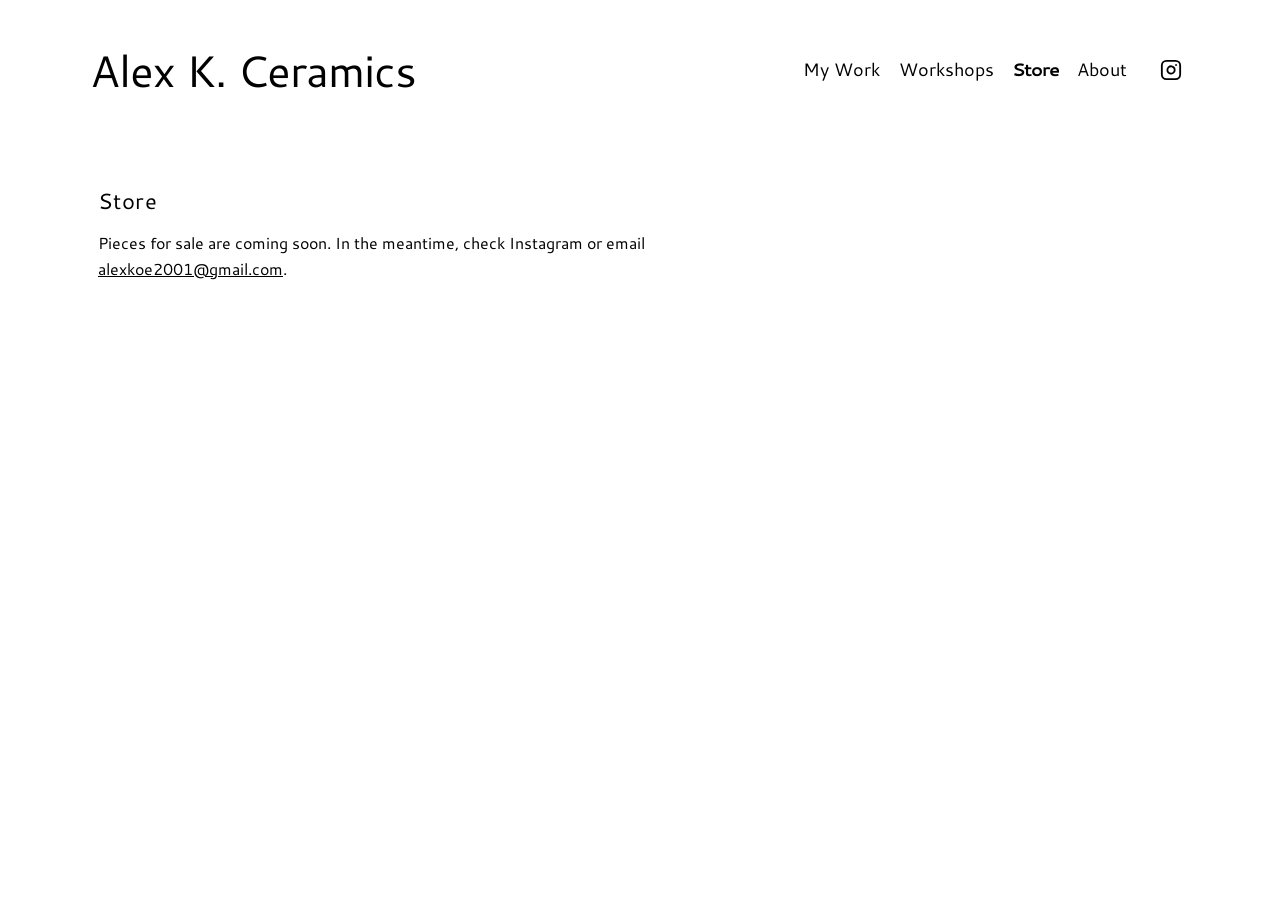
==== store.html @ 10172bc8 "Split site into separate pages, add workshops and store pages - index/workshops/store/about as real " ====
<!DOCTYPE html>
<html lang="en">
<head>
    <meta charset="UTF-8">
    <title>Store | Alex K. Ceramics</title>
    <meta name="viewport" content="width=device-width, initial-scale=1">

    <!-- meta description & open graph tags -->
    <meta name="description" content="Shop handmade ceramics by Alex K.">
    <meta property="og:title" content="Shop | Alex K. Ceramics">
    <meta property="og:description" content="Handmade ceramics by Alex K.">
    <meta property="og:image" content="https://alexceramics.art/assets/display/Untitled_05.webp">
    <meta property="og:url" content="https://alexceramics.art/store">

    <link rel="icon" type="image/x-icon" href="/favicon.ico">
    <link rel="stylesheet" href="css/base.css">
    <link rel="stylesheet" href="css/store.css">
    <script src="js/store.js" defer></script>

    <!-- Google Fonts -->
    <link rel="preconnect" href="https://fonts.googleapis.com">
    <link rel="preconnect" href="https://fonts.gstatic.com" crossorigin>
    <link href="https://fonts.googleapis.com/css2?family=Cantarell:ital,wght@0,400;0,700;1,400;1,700&display=swap" rel="stylesheet">
</head>
<body>

    <!-- HEADER (same on every page; only the "active" link changes) -->
    <header>
        <h1><a href="index.html">Alex K. Ceramics</a></h1>

        <nav aria-label="Main Navigation">
            <div class="nav-links">
                <a class="nav-btn" href="index.html" data-text="My Work">My Work</a>
                <a class="nav-btn" href="workshops.html" data-text="Workshops">Workshops</a>
                <a class="nav-btn active" aria-current="page" href="store.html" data-text="Store">Store</a>
                <a class="nav-btn" href="about.html" data-text="About">About</a>
            </div>

            <a class="social-link"
               href="https://www.instagram.com/ceramics.alex"
               target="_blank"
               rel="noopener noreferrer"
               aria-label="Visit Alex's Instagram">
                <svg xmlns="http://www.w3.org/2000/svg" width="22" height="22" viewBox="0 0 24 24" fill="none" stroke="currentColor" stroke-width="2" stroke-linecap="round" stroke-linejoin="round">
                    <rect x="2" y="2" width="20" height="20" rx="5" ry="5"></rect>
                    <path d="M16 11.37A4 4 0 1 1 12.63 8 4 4 0 0 1 16 11.37z"></path>
                    <line x1="17.5" y1="6.5" x2="17.51" y2="6.5"></line>
                </svg>
            </a>
        </nav>
    </header>

    <!-- STORE — stub. Full build-out is Phase 2 in PLAN.txt. -->
    <main class="store page">
        <div class="store-intro">
            <h2>Store</h2>
            <p>Pieces for sale are coming soon. In the meantime, check Instagram or email <a class="text-link" href="mailto:alexkoe2001@gmail.com">alexkoe2001@gmail.com</a>.</p>
        </div>
        <div class="products-grid"></div>
    </main>

    <footer></footer>
</body>
</html>
---- css/base.css ----
/* ==========================================================================
   SHARED STYLES — loaded on every page.
   Page-specific styles live in css/<page>.css. Only edit this file for
   things that genuinely affect every page (header, nav, type, footer).
   ========================================================================== */

:root {
    --accent: #D06677;
    --text-muted: #555;
    --page-gap: 64px;
}

body {
    background-color: white;
    font-family: "Cantarell", sans-serif;
    max-width: 1100px;
    margin: 0px auto;
    padding: 0px 20px;
}

button {
    all: unset;
    cursor: pointer;
}

h1 {
    margin: 0px;
    font-size: 2.75em;
    font-weight: normal;
    line-height: 1;
    letter-spacing: -1px;
    width: max-content;
}

h1 a {
    color: inherit;
    text-decoration: none;
}

h2 {
    margin: 0px;
    font-size: 22px;
    font-weight: normal;
    line-height: 1.2;
    letter-spacing: 0.4px;
}

p {
    line-height: 1.6;
}

/* Text links inside page copy */
.text-link {
    color: black;
}
.text-link:hover {
    color: var(--accent);
}

/* Every page's <main> */
.page {
    margin: 0px 8px;
    display: flex;
    flex-direction: column;
    gap: var(--page-gap);
}

/* HEADER */

header {
    margin: 48px auto 96px auto;
    display: flex;
    flex-direction: row;
    align-items: center;
    justify-content: space-between;
}

nav {
    display: flex;
    gap: 32px;
    align-items: center;
}

.nav-links {
    display: flex;
    gap: 16px;
}

.nav-btn {
    font-size: 18px;
    color: black;
    text-decoration: none;
}

.social-link {
    display: flex;
    color: black;
    margin-right: 8px;
}
.social-link:hover {
    color: var(--accent);
}

/* BOLD-ON-HOVER WITHOUT LAYOUT SHIFT
   Used by nav links and gallery filters. ::before reserves the bold width. */

.filter,
.nav-btn {
    display: block;
    width: max-content;
    line-height: 1.2;
    text-align: center;
}

.filter:before,
.nav-btn:before {
    content: attr(data-text);
    display: block;
    font-weight: 900;
    letter-spacing: -1px;
    height: 0;
    visibility: hidden;
    overflow: hidden;
}

.filter:hover,
.nav-btn:hover {
    font-weight: 900;
    letter-spacing: -1px;
    color: var(--accent);
}

.filter.active,
.nav-btn.active {
    font-weight: 900;
    letter-spacing: -1px;
    color: black;
}

/* FOOTER */

footer {
    margin-bottom: 48px;
}

/* Utility: !important so it beats page CSS that sets display (e.g. .gallery-item) */
.hide {
    display: none !important;
}

@media (max-width: 750px) {
    body {
        padding: 0 8px;
    }

    header {
        margin: 48px 0 16px 8px;
        flex-direction: column;
        align-items: flex-start;
        justify-content: space-between;
    }
    h1 {
        font-size: 2.25em;
    }

    nav {
        margin: 36px 0;
    }
    .social-link {
        display: none;
    }
    .nav-links {
        flex-direction: column;
    }

    .page {
        margin: 0px 8px;
        gap: 48px;
    }
}
---- css/store.css ----
/* STORE PAGE — stub. Built out in Phase 2 (see PLAN.txt). */

.store-intro {
    max-width: 600px;
}
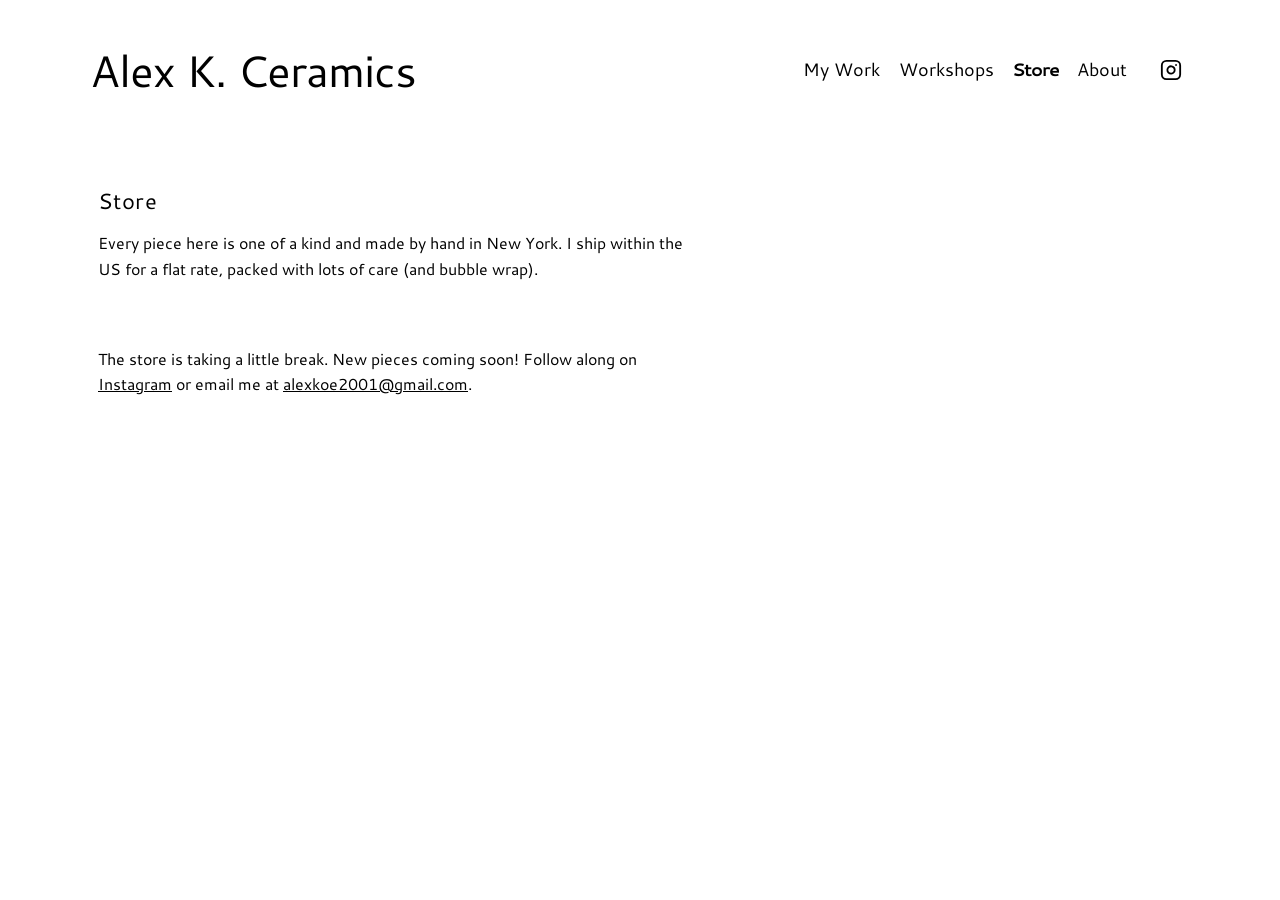
==== commit 705b6458: "Build Stripe-backed store page - netlify/functions/products.mjs: /api/products lists Stripe Payment " ====
--- a/store.html
+++ b/store.html
@@ -6,9 +6,9 @@
     <meta name="viewport" content="width=device-width, initial-scale=1">
 
     <!-- meta description & open graph tags -->
-    <meta name="description" content="Shop handmade ceramics by Alex K.">
-    <meta property="og:title" content="Shop | Alex K. Ceramics">
-    <meta property="og:description" content="Handmade ceramics by Alex K.">
+    <meta name="description" content="One-of-a-kind handmade ceramics by Alex K., a ceramic artist in New York. Ships within the US.">
+    <meta property="og:title" content="Store | Alex K. Ceramics">
+    <meta property="og:description" content="One-of-a-kind handmade ceramics by Alex K. Ships within the US.">
     <meta property="og:image" content="https://alexceramics.art/assets/display/Untitled_05.webp">
     <meta property="og:url" content="https://alexceramics.art/store">
 
@@ -50,12 +50,17 @@
         </nav>
     </header>
 
-    <!-- STORE — stub. Full build-out is Phase 2 in PLAN.txt. -->
+    <!-- STORE: items come from Stripe via /api/products (see js/store.js) -->
     <main class="store page">
+        <!-- TODO(owner): fill in how many days until a sold piece ships -->
+        <p class="store-thanks hide" role="status">Thank you! You'll get a receipt from Stripe by email. Your piece will ship within TODO(owner) days.</p>
+
         <div class="store-intro">
             <h2>Store</h2>
-            <p>Pieces for sale are coming soon. In the meantime, check Instagram or email <a class="text-link" href="mailto:alexkoe2001@gmail.com">alexkoe2001@gmail.com</a>.</p>
+            <p>Every piece here is one of a kind and made by hand in New York. I ship within the US for a flat rate, packed with lots of care (and bubble wrap).</p>
         </div>
+
+        <div class="store-status loading" aria-live="polite"><p>Loading pieces…</p></div>
         <div class="products-grid"></div>
     </main>
 
--- a/css/store.css
+++ b/css/store.css
@@ -1,5 +1,104 @@
-/* STORE PAGE — stub. Built out in Phase 2 (see PLAN.txt). */
+/* STORE PAGE: items are drawn by js/store.js from /api/products (Stripe) */
 
 .store-intro {
     max-width: 600px;
 }
+
+.store-intro p {
+    margin-bottom: 0;
+}
+
+/* Shown after Stripe redirects back with ?purchased=1 */
+.store-thanks {
+    margin: 0;
+    max-width: 600px;
+    padding-left: 16px;
+    border-left: 2px solid black;
+}
+
+/* Loading / empty / error message */
+.store-status {
+    max-width: 600px;
+}
+.store-status p {
+    margin: 0;
+}
+.store-status.loading {
+    color: var(--text-muted);
+}
+
+.products-grid {
+    display: grid;
+    grid-template-columns: repeat(3, 1fr);
+    gap: 56px 32px;
+}
+.products-grid:empty {
+    display: none;
+}
+
+.product {
+    display: flex;
+    flex-direction: column;
+    gap: 8px;
+}
+
+.product-image {
+    width: 100%;
+    aspect-ratio: 4 / 5;
+    object-fit: cover;
+    display: block;
+    margin-bottom: 8px;
+    background-color: #f4f4f4; /* placeholder while the photo loads */
+}
+
+.product-head {
+    display: flex;
+    justify-content: space-between;
+    align-items: baseline;
+    gap: 16px;
+}
+
+.product-title {
+    margin: 0;
+    font-size: 18px;
+    font-weight: normal;
+    line-height: 1.3;
+}
+
+.product-price {
+    font-size: 18px;
+    white-space: nowrap;
+}
+
+.product-description {
+    margin: 0;
+    color: var(--text-muted);
+}
+
+.product-buy,
+.product-sold {
+    align-self: flex-start;
+    margin-top: 4px;
+    font-size: 18px;
+}
+
+.product-sold {
+    color: var(--text-muted);
+}
+
+/* Sold pieces stay up, just quieter */
+.product.sold .product-image {
+    opacity: 0.6;
+    filter: grayscale(60%);
+}
+.product.sold .product-title,
+.product.sold .product-price {
+    color: var(--text-muted);
+}
+
+@media (max-width: 750px) {
+    .products-grid {
+        grid-template-columns: 1fr;
+        gap: 48px;
+    }
+}
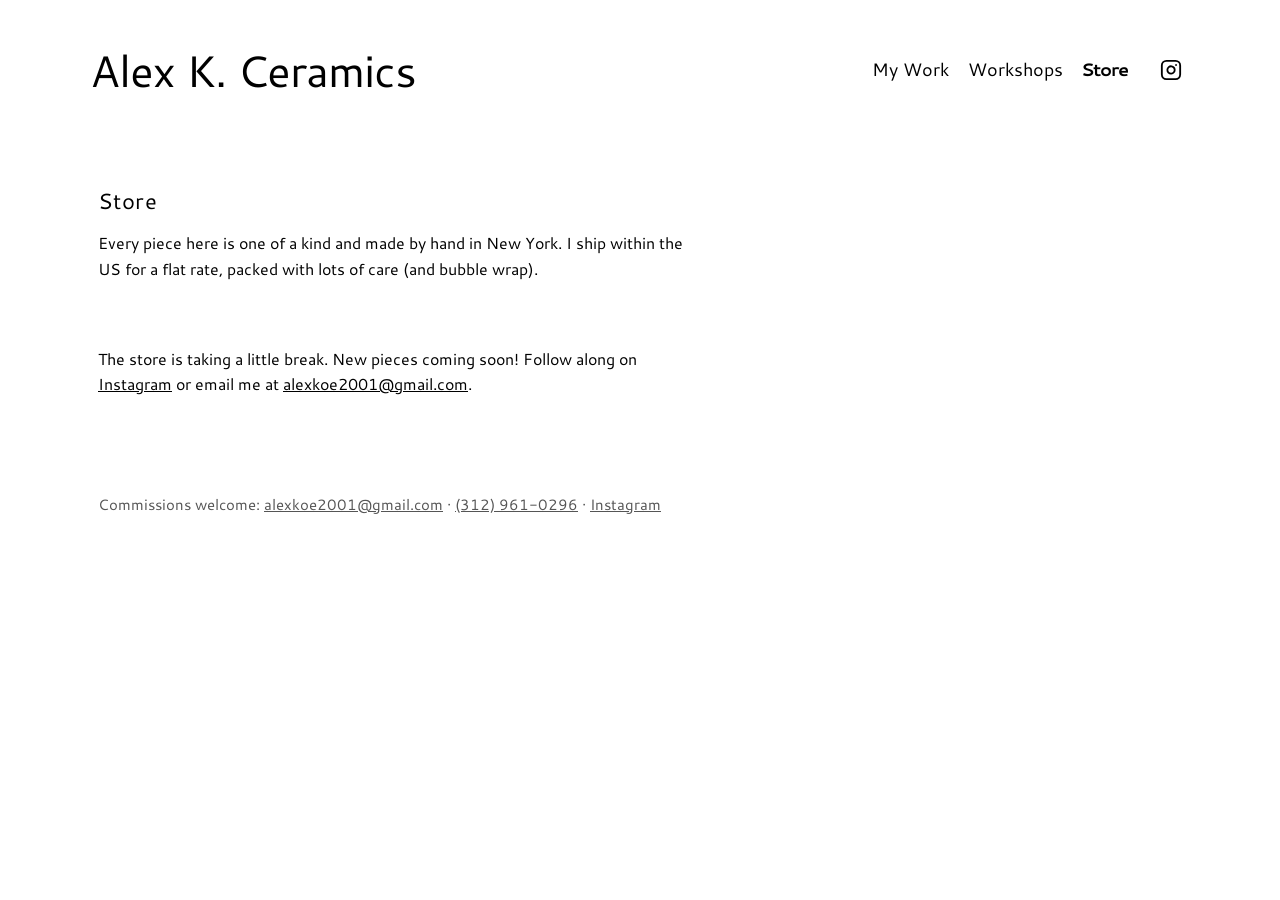
==== commit 708adb60: "Fold About page into home intro, workshops bio and site footer Co-Authored-By: Claude Opus 5.5 <nore" ====
--- a/store.html
+++ b/store.html
@@ -33,7 +33,6 @@
                 <a class="nav-btn" href="index.html" data-text="My Work">My Work</a>
                 <a class="nav-btn" href="workshops.html" data-text="Workshops">Workshops</a>
                 <a class="nav-btn active" aria-current="page" href="store.html" data-text="Store">Store</a>
-                <a class="nav-btn" href="about.html" data-text="About">About</a>
             </div>
 
             <a class="social-link"
@@ -64,6 +63,8 @@
         <div class="products-grid"></div>
     </main>
 
-    <footer></footer>
+    <footer class="site-footer">
+        <p>Commissions welcome: <a class="text-link" href="mailto:alexkoe2001@gmail.com">alexkoe2001@gmail.com</a> &middot; <a class="text-link" href="tel:+13129610296">(312) 961-0296</a> &middot; <a class="text-link" href="https://www.instagram.com/ceramics.alex" target="_blank" rel="noopener noreferrer">Instagram</a></p>
+    </footer>
 </body>
 </html>
--- a/css/base.css
+++ b/css/base.css
@@ -139,8 +139,19 @@
 
 /* FOOTER */
 
-footer {
-    margin-bottom: 48px;
+.site-footer {
+    margin: 96px 8px 48px 8px;
+    color: var(--text-muted);
+    font-size: 15px;
+}
+.site-footer p {
+    margin: 0;
+}
+.site-footer .text-link {
+    color: var(--text-muted);
+}
+.site-footer .text-link:hover {
+    color: var(--accent);
 }
 
 /* Utility: !important so it beats page CSS that sets display (e.g. .gallery-item) */
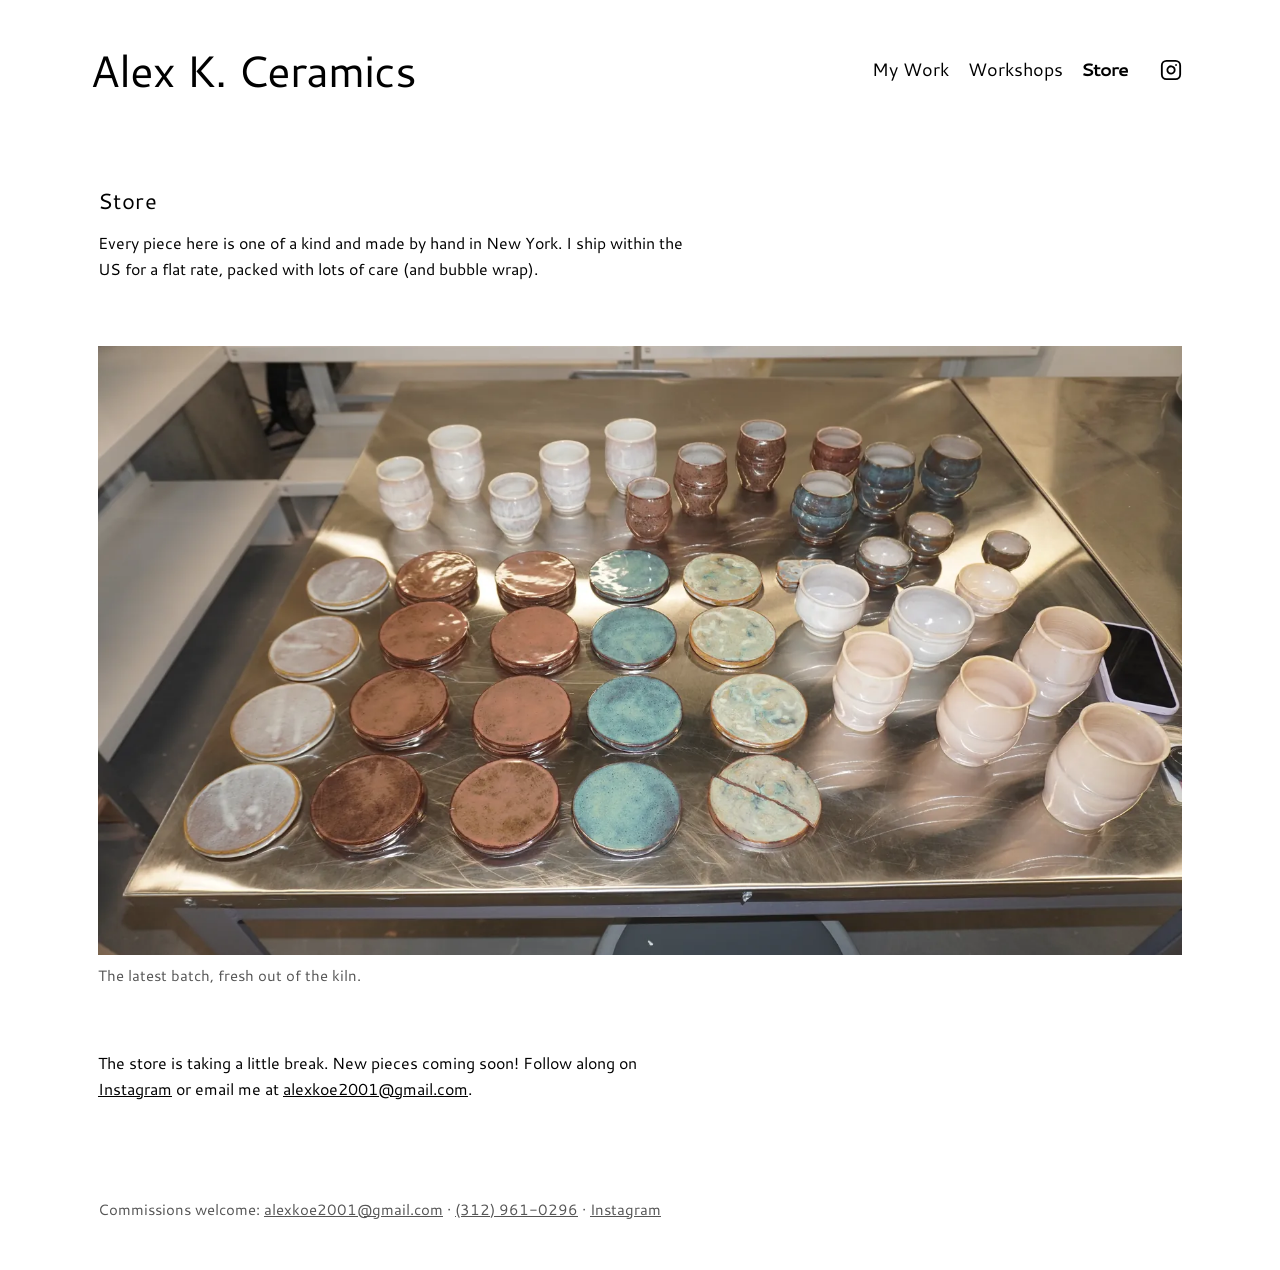
==== commit b9538d85: "Workshops: new photos, before/after section, real details; store batch photo; mobile nav divider; St" ====
--- a/store.html
+++ b/store.html
@@ -51,13 +51,17 @@
 
     <!-- STORE: items come from Stripe via /api/products (see js/store.js) -->
     <main class="store page">
-        <!-- TODO(owner): fill in how many days until a sold piece ships -->
-        <p class="store-thanks hide" role="status">Thank you! You'll get a receipt from Stripe by email. Your piece will ship within TODO(owner) days.</p>
+        <p class="store-thanks hide" role="status">Thank you! You'll get a receipt from Stripe by email. Your piece will ship within 2-3 business days.</p>
 
         <div class="store-intro">
             <h2>Store</h2>
             <p>Every piece here is one of a kind and made by hand in New York. I ship within the US for a flat rate, packed with lots of care (and bubble wrap).</p>
         </div>
+
+        <figure class="store-batch">
+            <img src="assets/store/recent-batch.webp" alt="A studio table covered in freshly fired cups, coasters and small dishes in blue, brown and white glazes" width="1600" height="1067">
+            <figcaption>The latest batch, fresh out of the kiln.</figcaption>
+        </figure>
 
         <div class="store-status loading" aria-live="polite"><p>Loading pieces…</p></div>
         <div class="products-grid"></div>
--- a/css/base.css
+++ b/css/base.css
@@ -164,8 +164,12 @@
         padding: 0 8px;
     }
 
+    /* Phones: a hairline under the nav so the page's first heading
+       doesn't read as a 4th nav link. */
     header {
-        margin: 48px 0 16px 8px;
+        margin: 48px 8px 40px 8px;
+        padding-bottom: 28px;
+        border-bottom: 1px solid black;
         flex-direction: column;
         align-items: flex-start;
         justify-content: space-between;
@@ -175,7 +179,7 @@
     }
 
     nav {
-        margin: 36px 0;
+        margin: 36px 0 0 0;
     }
     .social-link {
         display: none;
--- a/css/store.css
+++ b/css/store.css
@@ -6,6 +6,25 @@
 
 .store-intro p {
     margin-bottom: 0;
+}
+
+/* Recent batch photo under the intro */
+.store-batch {
+    margin: 0;
+    display: flex;
+    flex-direction: column;
+    gap: 10px;
+}
+.store-batch img {
+    width: 100%;
+    height: auto;
+    aspect-ratio: 16 / 9;
+    object-fit: cover;
+    display: block;
+}
+.store-batch figcaption {
+    font-size: 15px;
+    color: var(--text-muted);
 }
 
 /* Shown after Stripe redirects back with ?purchased=1 */
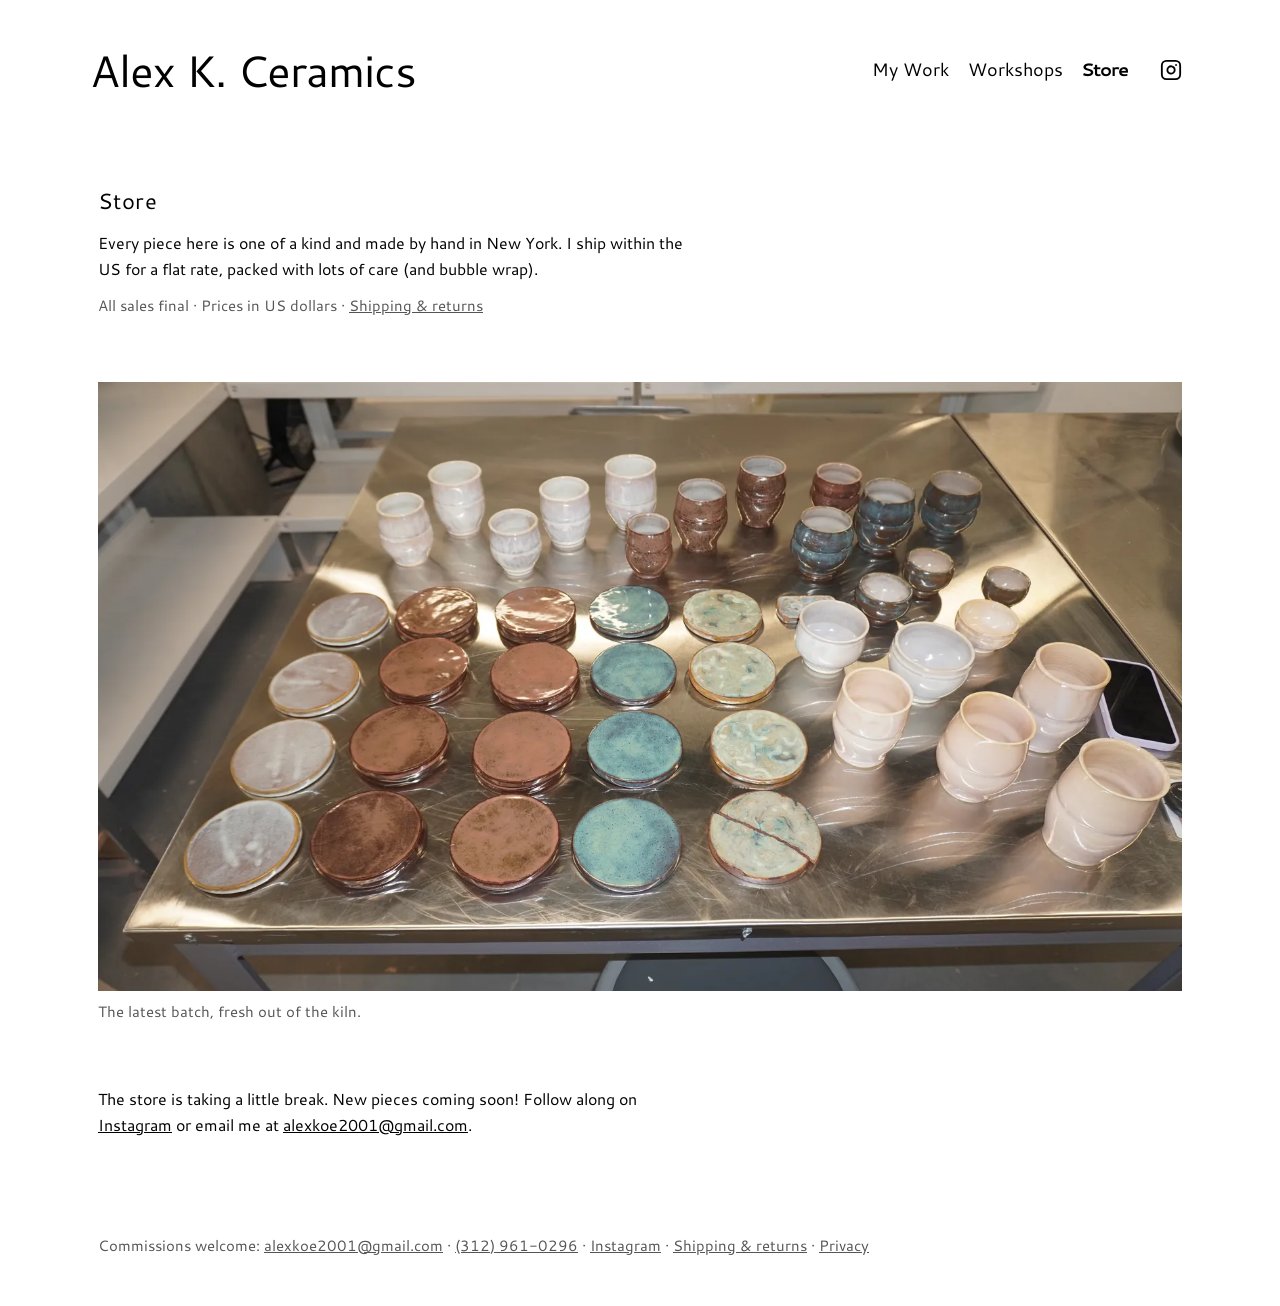
==== commit 888b6a0e: "Link shipping & returns policy near the items and in every footer Adds "All sales final · Prices in " ====
--- a/store.html
+++ b/store.html
@@ -56,6 +56,7 @@
         <div class="store-intro">
             <h2>Store</h2>
             <p>Every piece here is one of a kind and made by hand in New York. I ship within the US for a flat rate, packed with lots of care (and bubble wrap).</p>
+            <p class="store-terms">All sales final &middot; Prices in US dollars &middot; <a class="text-link" href="policies.html#returns">Shipping &amp; returns</a></p>
         </div>
 
         <figure class="store-batch">
@@ -68,7 +69,7 @@
     </main>
 
     <footer class="site-footer">
-        <p>Commissions welcome: <a class="text-link" href="mailto:alexkoe2001@gmail.com">alexkoe2001@gmail.com</a> &middot; <a class="text-link" href="tel:+13129610296">(312) 961-0296</a> &middot; <a class="text-link" href="https://www.instagram.com/ceramics.alex" target="_blank" rel="noopener noreferrer">Instagram</a></p>
+        <p>Commissions welcome: <a class="text-link" href="mailto:alexkoe2001@gmail.com">alexkoe2001@gmail.com</a> &middot; <a class="text-link" href="tel:+13129610296">(312) 961-0296</a> &middot; <a class="text-link" href="https://www.instagram.com/ceramics.alex" target="_blank" rel="noopener noreferrer">Instagram</a> &middot; <a class="text-link" href="policies.html#returns">Shipping &amp; returns</a> &middot; <a class="text-link" href="policies.html#privacy">Privacy</a></p>
     </footer>
 </body>
 </html>
--- a/css/store.css
+++ b/css/store.css
@@ -6,6 +6,21 @@
 
 .store-intro p {
     margin-bottom: 0;
+}
+
+/* Refund policy line near the items (NY GBL 218-a); also on product pages */
+.store-intro .store-terms {
+    margin-top: 12px;
+}
+.store-terms {
+    font-size: 15px;
+    color: var(--text-muted);
+}
+.store-terms .text-link {
+    color: var(--text-muted);
+}
+.store-terms .text-link:hover {
+    color: var(--accent);
 }
 
 /* Recent batch photo under the intro */
@@ -61,13 +76,28 @@
     gap: 8px;
 }
 
+/* Square frame; "contain" so a photo is never cropped (a non-square one
+   just gets a thin band). Product photos are shot square. */
 .product-image {
     width: 100%;
-    aspect-ratio: 4 / 5;
-    object-fit: cover;
+    aspect-ratio: 1 / 1;
+    object-fit: contain;
     display: block;
     margin-bottom: 8px;
     background-color: #f4f4f4; /* placeholder while the photo loads */
+}
+
+/* Photo and title link to the piece's own page (/store/<slug>) */
+.product-image-link {
+    display: block;
+}
+.product-link {
+    color: inherit;
+    text-decoration: none;
+}
+.product-link:hover {
+    color: var(--accent);
+    text-decoration: underline;
 }
 
 .product-head {
